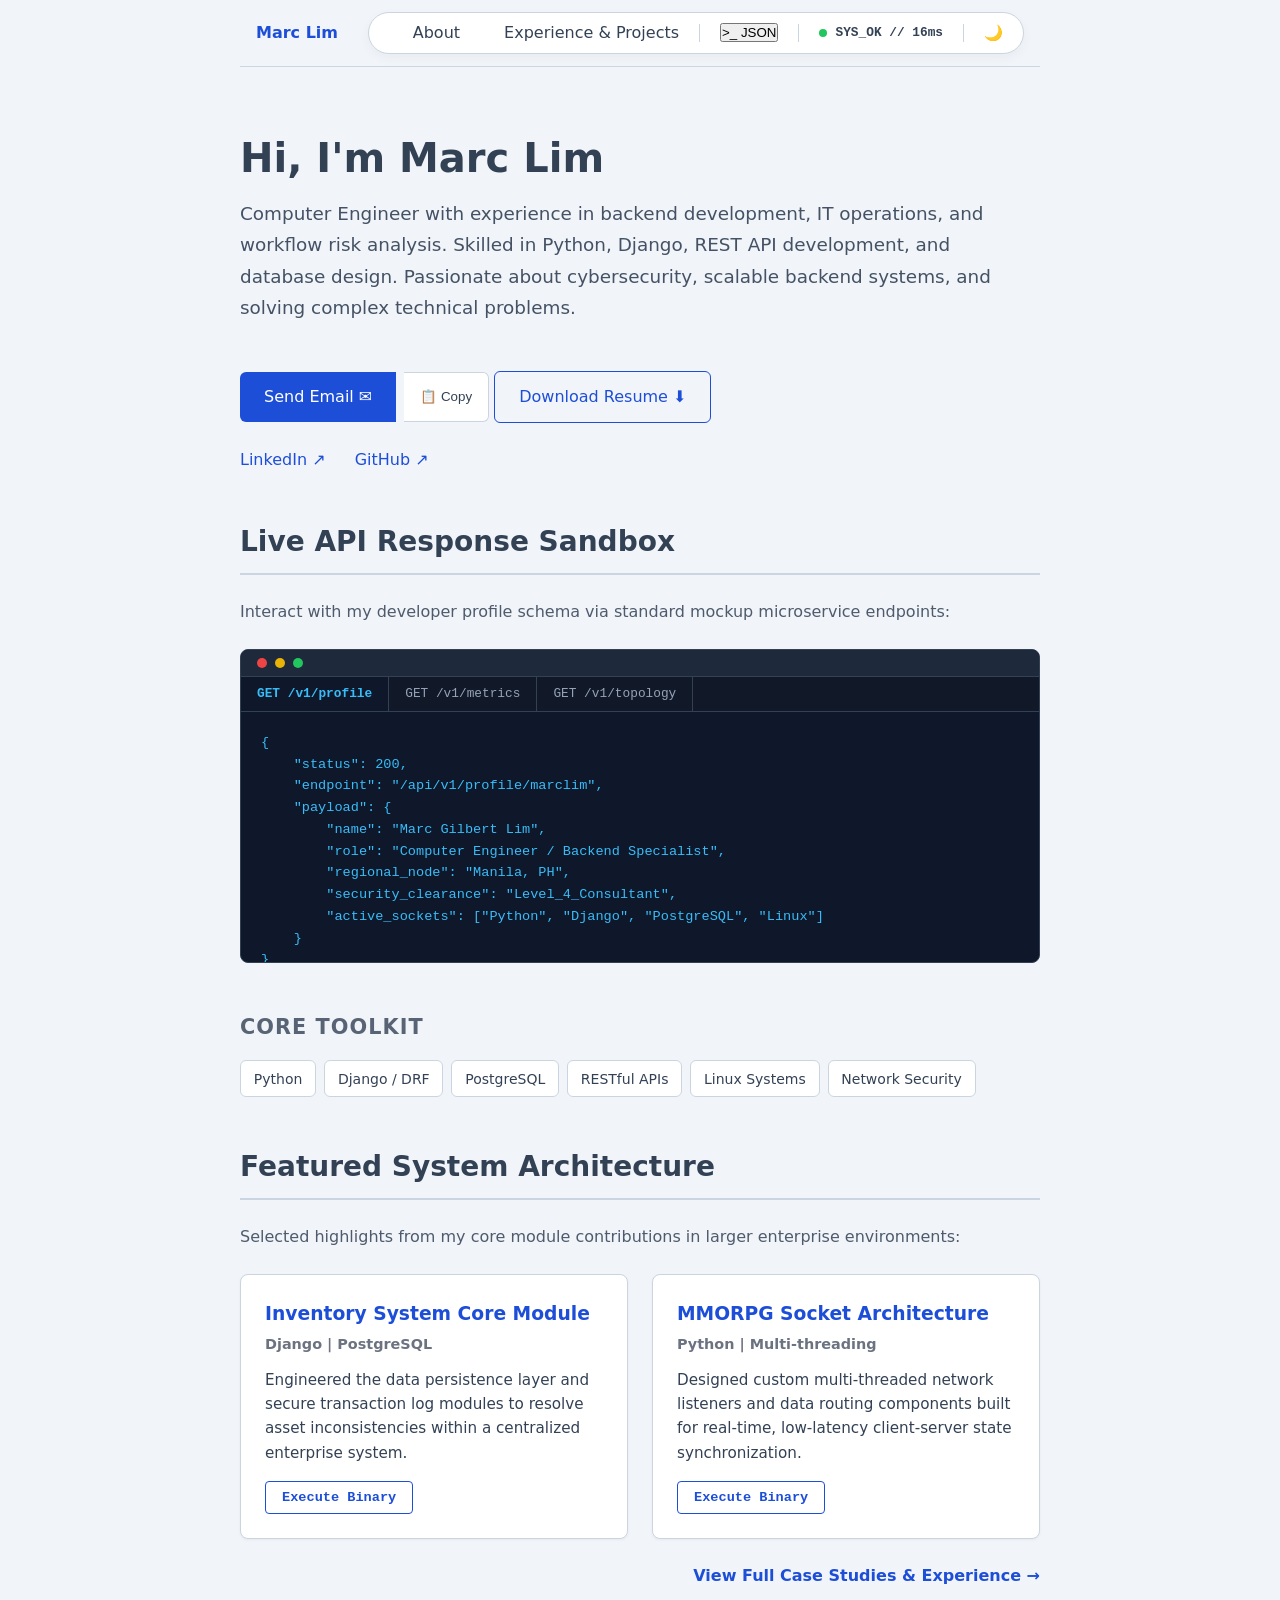
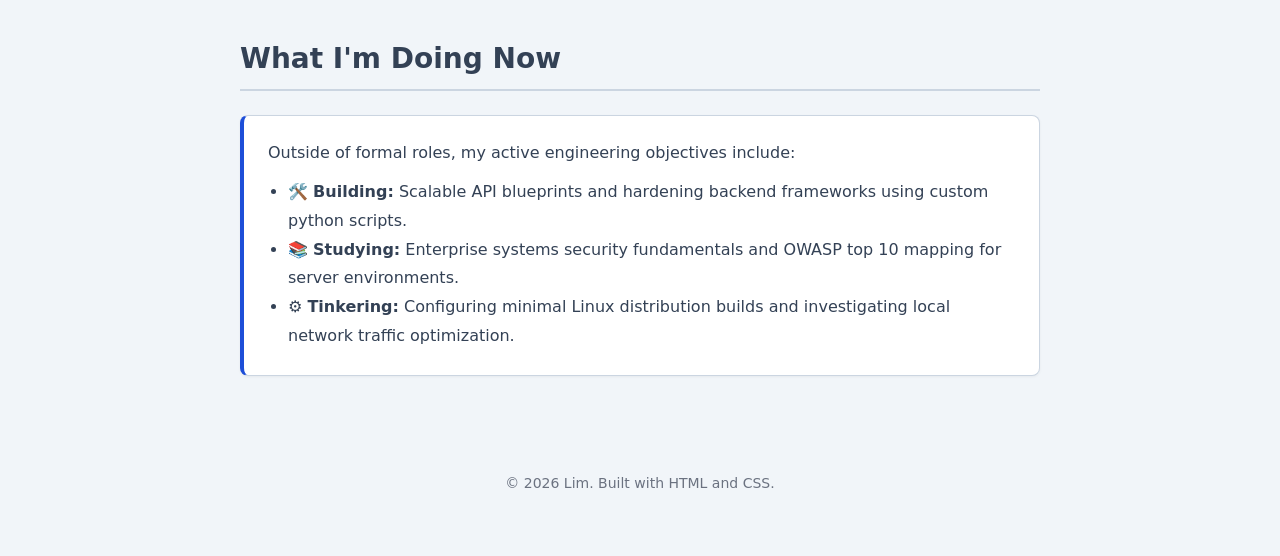
==== index.html @ fcd64c5b "Portfolio Update 2: June 14, 2026" ====
<!DOCTYPE html>
<html lang="en">
<head>
    <meta charset="UTF-8">
    <meta name="viewport" content="width=device-width, initial-scale=1.0">
    <title>Marc Lim | Computer Engineer & Back-End Developer</title>
    <link rel="stylesheet" href="styles.css">
    
</head>
<body>
    <div class="container">
        <!-- Navigation -->
        <nav>
            <a href="index.html" class="logo"><strong>Marc Lim</strong></a>
            
            <div class="nav-console">
                <a href="about.html">About</a>
                <a href="projects.html">Experience & Projects</a>
                
                <div class="nav-divider"></div>
                <button id="raw-toggle">&gt;_ JSON</button>
                
                <div class="nav-divider"></div>
                
                <div class="system-health-bar">
                    <div class="pulse-dot"></div>
                    <span>SYS_OK // <span id="system-ping">16ms</span></span>
                </div>
                
                <div class="nav-divider"></div>
                <button id="theme-toggle" class="theme-btn">🌙</button>
            </div>
        </nav>

        <!-- Hero Intro Section -->
        <header style="margin-bottom: 3rem;">
            <h1 style="margin-top: 2rem;">Hi, I'm Marc Lim</h1>
            <p style="font-size: 1.15rem; color: var(--text-color); margin-bottom: 2rem; opacity: 0.9; line-height: 1.7;">
                Computer Engineer with experience in backend development, IT operations, and workflow risk analysis. 
                Skilled in Python, Django, REST API development, and database design. Passionate about cybersecurity, 
                scalable backend systems, and solving complex technical problems.
            </p>

            
            <div class="contact-action-group">
                <a href="mailto:marcgilbertlim1@gmail.com" class="btn btn-split-main">Send Email ✉️</a>
                <button id="copy-email-btn" class="btn-split-side" title="Copy Address to Clipboard">📋 Copy</button>
            </div>
        
            <a href="#" class="btn btn-secondary" download style="margin-top: 1rem; vertical-align: middle;">Download Resume ⬇️</a>
            <div style="margin-top: 1.5rem;">
                <a href="https://www.linkedin.com/in/marclimcpe/" target="_blank" style="color: var(--accent-color); text-decoration: none; margin-right: 1.5rem; font-weight: 500;">LinkedIn ↗</a>
                <a href="https://github.com/ImLimmy" target="_blank" style="color: var(--accent-color); text-decoration: none; font-weight: 500;">GitHub ↗</a>
            </div>
        </header>

<!-- Interactive API Inspector Sandbox -->
<section id="api-inspector" style="margin-bottom: 3rem;">
    <h2>Live API Response Sandbox</h2>
    <p style="margin-bottom: 1rem; opacity: 0.85;">Interact with my developer profile schema via standard mockup microservice endpoints:</p>
    
    <div class="api-sandbox">
        <div class="api-header">
            <div class="api-dot"></div>
            <div class="api-dot"></div>
            <div class="api-dot"></div>
        </div>
        <div class="api-tabs">
            <button class="api-tab-btn active" data-endpoint="profile">GET /v1/profile</button>
            <button class="api-tab-btn" data-endpoint="metrics">GET /v1/metrics</button>
            <button class="api-tab-btn" data-endpoint="routing">GET /v1/topology</button>
        </div>
        <pre class="api-response-block"><code id="api-json-render">{
    "status": 200,
    "endpoint": "/api/v1/profile/marclim",
    "payload": {
        "name": "Marc Gilbert Lim",
        "role": "Computer Engineer / Backend Specialist",
        "regional_node": "Manila, PH",
        "security_clearance": "Level_4_Consultant",
        "active_sockets": ["Python", "Django", "PostgreSQL", "Linux"]
    }
}</code></pre>
    </div>
</section>
        <!-- Core Tech Snapshot Section -->
        <section id="tech-snapshot" style="margin-bottom: 3rem;">
            <h2 style="font-size: 1.3rem; text-transform: uppercase; letter-spacing: 0.05em; color: var(--text-color); opacity: 0.8; margin-bottom: 1rem; border-bottom: none; padding-bottom: 0;">
                Core Toolkit
            </h2>
            <div class="skills-container">
                <span class="skill-tag" data-skill="python">Python</span>
                <span class="skill-tag" data-skill="django">Django / DRF</span>
                <span class="skill-tag" data-skill="postgresql">PostgreSQL</span>
                <span class="skill-tag" data-skill="api">RESTful APIs</span>
                <span class="skill-tag" data-skill="linux">Linux Systems</span>
                <span class="skill-tag" data-skill="security">Network Security</span>
            </div>
        </section>

        <!-- Featured Work Preview (Top 2 Modules) -->
        <section id="work-preview" style="margin-bottom: 3rem;">
            <h2>Featured System Architecture</h2>
            <p style="margin-bottom: 1.5rem; opacity: 0.85;">Selected highlights from my core module contributions in larger enterprise environments:</p>
            
            <div class="project-grid">
                <!-- Project 1 -->
                <div class="card project-card" data-skills="python django postgresql api">
                    <h3>Inventory System Core Module</h3>
                    <div class="company">Django | PostgreSQL</div>
                    <p style="font-size: 0.95rem; margin-top: 0.5rem;">Engineered the data persistence layer and secure transaction log modules to resolve asset inconsistencies within a centralized enterprise system.</p>
                    <button class="run-btn" data-target="https://github.com/ImLimmy?tab=repositories">Execute Binary</button>
                    <div class="project-terminal-overlay"></div>
                </div>
                
                <!-- Project 2 -->
                <div class="card project-card" data-skills="python linux security">
                    <h3>MMORPG Socket Architecture</h3>
                    <div class="company">Python | Multi-threading</div>
                    <p style="font-size: 0.95rem; margin-top: 0.5rem;">Designed custom multi-threaded network listeners and data routing components built for real-time, low-latency client-server state synchronization.</p>
                    <button class="run-btn" data-target="https://github.com/ImLimmy?tab=repositories">Execute Binary</button>
                    <div class="project-terminal-overlay"></div>
                </div>
            </div>
            <div style="margin-top: 1.5rem; text-align: right;">
                <a href="projects.html" style="color: var(--accent-color); text-decoration: none; font-weight: 600;">View Full Case Studies & Experience →</a>
            </div>
        </section>

        <!-- Current Focus / "Now" Section -->
        <section id="current-focus" style="margin-bottom: 4rem;">
            <h2>What I'm Doing Now</h2>
            <div class="card" style="border-left: 4px solid var(--accent-color); background: var(--card-bg);">
                <p style="margin-bottom: 0.75rem;">Outside of formal roles, my active engineering objectives include:</p>
                <ul style="padding-left: 1.25rem; line-height: 1.8;">
                    <li>🛠️ <strong>Building:</strong> Scalable API blueprints and hardening backend frameworks using custom python scripts.</li>
                    <li>📚 <strong>Studying:</strong> Enterprise systems security fundamentals and OWASP top 10 mapping for server environments.</li>
                    <li>⚙️ <strong>Tinkering:</strong> Configuring minimal Linux distribution builds and investigating local network traffic optimization.</li>
                </ul>
            </div>
        </section>

        <!-- Footer -->
        <footer style="padding-bottom: 30px; text-align: center;">
            <p>&copy; 2026 Lim. Built with HTML and CSS.</p>
        </footer>
    </div>

    <!-- Floating Scroll to Top Target -->
    <button id="scroll-top-btn" title="Return to Top" style="position: fixed; bottom: 20px; left: 50%; transform: translateX(-50%); display: none; background: var(--accent-color); color: white; border: none; padding: 0.6rem 0.9rem; border-radius: 4px; cursor: pointer; z-index: 999; font-weight: bold; box-shadow: 0 4px 12px rgba(0,0,0,0.15);">▲ Top</button>
    <script src="scripts.js"></script>
</body>
</html>
---- styles.css ----
/* Eradicate default browser spacing causing sticky jitter */
html, body {
    margin: 0;
    padding: 0;
}

/* Ensure your container doesn't introduce a top gap */
.container {
    max-width: 800px;
    margin: 0 auto;
    padding-top: 0; /* Forces the nav to start at the absolute ceiling */
}

:root {
    --bg-color: #f1f5f9;     /* Soft slate background instead of stark light gray */
    --text-color: #334155;   /* Deep charcoal text instead of harsh dark gray/black */
    --accent-color: #1d4ed8; /* Slightly deeper, richer blue for better contrast */
    --card-bg: #ffffff;      /* Crisp white cards that cleanly pop off the slate background */
    --border-color: #cbd5e1; /* Subtle, muted border lines */
}

[data-theme="dark"] {
    --bg-color: #0f172a;
    --text-color: #f8fafc;
    --accent-color: #60a5fa;
    --card-bg: #1e293b;
    --border-color: #334155;
}

* {
    box-sizing: border-box;
    margin: 0;
    padding: 0;
}

body {
    font-family: system-ui, -apple-system, BlinkMacSystemFont, 'Segoe UI', Roboto, sans-serif;
    background-color: var(--bg-color);
    color: var(--text-color);
    line-height: 1.6;
    padding: 2rem 1rem;
    transition: background-color .3s ease, color .3s ease;
}

.container {
    max-width: 800px;
    margin: 0 auto;
}

nav {
    display: flex;
    justify-content: space-between;
    align-items: center;
    gap: 1rem;
    flex-wrap: wrap;
}

nav a {
    color: var(--text-color);
    text-decoration: none;
    font-weight: 500;
    margin-left: 1.5rem;
}

nav a:hover {
    color: var(--accent-color);
}

nav a.logo {
    color: var(--accent-color);
    margin-left: 0;
}

header {
    margin-bottom: 4rem;
}

h1 {
    font-size: 2.5rem;
    margin-bottom: 1rem;
    line-height: 1.2;
}

header p {
    font-size: 1.25rem;
    color: #4b5563;
}

section {
    margin-bottom: 4rem;
}

h2 {
    font-size: 1.75rem;
    margin-bottom: 1.5rem;
    border-bottom: 2px solid var(--border-color);
    padding-bottom: 0.5rem;
}

.project-grid {
    display: grid;
    grid-template-columns: 1fr;
    gap: 1.5rem;
}

@media (min-width: 600px) {
    .project-grid {
        grid-template-columns: 1fr 1fr;
    }
}

.card {
    background: var(--card-bg);
    padding: 1.5rem;
    border-radius: 8px;
    border: 1px solid var(--border-color);
    box-shadow: 0 1px 3px rgba(0,0,0,0.05);
}

.card h3 {
    margin-bottom: 0.25rem;
    color: var(--accent-color);
}

.company {
    font-size: 0.9rem;
    color: #6b7280;
    margin-bottom: 0.75rem;
    font-weight: 600;
}

.skills-container {
    display: flex;
    flex-wrap: wrap;
    gap: 0.5rem;
    margin-top: 0.5rem;
}

.skill-tag {
    background-color: var(--card-bg, #f1f5f9); 
    color: var(--text-color, #334155); 
    border: 1px solid var(--border-color, #e2e8f0); 
    padding: 0.4rem 0.8rem;
    border-radius: 6px;
    font-size: 0.875rem;
    font-weight: 500;
    cursor: pointer;
    transition: background-color 0.3s ease, color 0.3s ease, border-color 0.3s ease, transform 0.2s ease;
}

.skill-tag:hover {
    transform: translateY(-1px);
    border-color: var(--accent-color);
}

.btn {
    display: inline-block;
    background: var(--accent-color);
    color: white;
    padding: 0.75rem 1.5rem;
    text-decoration: none;
    border-radius: 6px;
    font-weight: 500;
    margin-top: 1rem;
    margin-right: 0.5rem;
}

.btn:hover {
    background: #1d4ed8;
}

.btn-secondary {
    background: transparent;
    color: var(--accent-color);
    border: 1px solid var(--accent-color);
}

.btn-secondary:hover {
    background: #eff6ff;
}

footer {
    margin-top: 6rem;
    font-size: 0.875rem;
    color: #6b7280;
    text-align: center;
}

.theme-btn {
    border: none;
    background: var(--card-bg);
    color: var(--text-color);
    cursor: pointer;
    font-size: 1.2rem;
    padding: .6rem .8rem;
    border-radius: 8px;
    border: 1px solid var(--border-color);
    transition: .3s;
}

.theme-btn:hover {
    transform: scale(1.05);
}

/* Lightbox Modal Styles */
.modal {
    display: none; 
    position: fixed;
    z-index: 2000; 
    left: 0;
    top: 0;
    width: 100%;
    height: 100%;
    background-color: rgba(15, 23, 42, 0.9); 
    backdrop-filter: blur(4px); 
    justify-content: center;
    align-items: center;
}

.modal-content {
    max-width: 90%;
    max-height: 85vh;
    border-radius: 6px;
    box-shadow: 0 10px 25px rgba(0,0,0,0.3);
    animation: zoomIn 0.25s ease;
}

.close-modal {
    position: absolute;
    top: 2rem;
    right: 2rem;
    color: #f8fafc;
    font-size: 2.5rem;
    font-weight: bold;
    cursor: pointer;
    transition: transform 0.2s;
}

.close-modal:hover {
    transform: scale(1.1);
}

@keyframes zoomIn {
    from { transform: scale(0.95); opacity: 0; }
    to { transform: scale(1); opacity: 1; }
}

/* ==========================================
   INTERACTIVE EXTENSIONS (FILTERING & RUN SYSTEM)
   ========================================== */
.skill-tag.active {
    background-color: var(--accent-color);
    color: #ffffff;
    border-color: var(--accent-color);
}

.project-card {
    position: relative;
    overflow: hidden;
    transition: opacity 0.3s ease, transform 0.3s ease, visibility 0.3s ease;
}

.project-card.hidden {
    opacity: 0;
    transform: scale(0.95);
    pointer-events: none;
    position: absolute; 
    visibility: hidden;
}

.run-btn {
    display: inline-block;
    background: transparent;
    color: var(--accent-color);
    border: 1px solid var(--accent-color);
    padding: 0.5rem 1rem;
    border-radius: 4px;
    font-family: 'Courier New', Courier, monospace;
    font-weight: bold;
    font-size: 0.85rem;
    cursor: pointer;
    margin-top: 1rem;
    transition: background 0.2s, color 0.2s;
}

.run-btn:hover {
    background: var(--accent-color);
    color: white;
}

.project-terminal-overlay {
    position: absolute;
    top: 0;
    left: 0;
    width: 100%;
    height: 100%;
    background-color: #0f172a; 
    color: #38bdf8; 
    font-family: 'Courier New', Courier, monospace;
    font-size: 0.85rem;
    padding: 1.5rem;
    box-sizing: border-box;
    opacity: 0;
    pointer-events: none;
    transition: opacity 0.2s ease;
    z-index: 20;
    text-align: left;
    line-height: 1.6;
}

.project-terminal-overlay.active {
    opacity: 1;
    pointer-events: auto;
}

.terminal-line {
    margin: 0 0 0.4rem 0;
}

/* Horizontal Scroll Dashboard for Certificates */
.cert-scroll-container {
    display: flex;
    gap: 1.5rem;
    overflow-x: auto;
    padding: 0.5rem 0.25rem 1.5rem 0.25rem;
    scroll-snap-type: x mandatory;
    -webkit-overflow-scrolling: touch;
}

/* Custom Scrollbar Styling */
.cert-scroll-container::-webkit-scrollbar {
    height: 6px;
}
.cert-scroll-container::-webkit-scrollbar-track {
    background: var(--bg-color);
    border-radius: 4px;
}
.cert-scroll-container::-webkit-scrollbar-thumb {
    background: var(--border-color);
    border-radius: 4px;
}
.cert-scroll-container::-webkit-scrollbar-thumb:hover {
    background: var(--accent-color);
}

.cert-card {
    flex: 0 0 320px; /* Locks the card width so it doesn't stretch huge */
    display: flex;
    flex-direction: column;
    justify-content: space-between;
    scroll-snap-align: start;
}

.cert-card img {
    width: 100%;
    height: 160px; /* Constrains the big image to a clean thumbnail height */
    object-fit: contain; /* Prevents stretching or distortion */
    background: #1e293b; /* Dark backdrop to cleanly frame the credentials */
    border-radius: 4px;
    margin-top: 1rem;
    padding: 0.5rem;
}

/* ==========================================
   BACKEND PROFILE INTERACTIVE MODULES
   ========================================== */

/* System Health Tracker */
.system-health-bar {
    display: flex;
    align-items: center;
    gap: 0.5rem;
    font-family: 'Courier New', Courier, monospace;
    font-size: 0.85rem;
    background: var(--card-bg);
    border: 1px solid var(--border-color);
    padding: 0.4rem 0.8rem;
    border-radius: 20px;
    font-weight: bold;
}
.pulse-dot {
    width: 8px;
    height: 8px;
    background-color: #22c55e;
    border-radius: 50%;
    box-shadow: 0 0 0 0 rgba(34, 197, 94, 0.7);
    animation: pulseGlow 1.5s infinite;
}
@keyframes pulseGlow {
    0% { transform: scale(0.95); box-shadow: 0 0 0 0 rgba(34, 197, 94, 0.7); }
    70% { transform: scale(1); box-shadow: 0 0 0 6px rgba(34, 197, 94, 0); }
    100% { transform: scale(0.95); box-shadow: 0 0 0 0 rgba(34, 197, 94, 0); }
}

/* Dual-Action Email Layout */
.contact-action-group {
    display: inline-flex;
    gap: 0.5rem;
    margin-top: 1rem;
    vertical-align: middle;
}
.btn-split-main {
    margin-top: 0 !important;
    margin-right: 0 !important;
    border-radius: 6px 0 0 6px !important;
}
.btn-split-side {
    margin-top: 0 !important;
    margin-right: 0 !important;
    border-radius: 0 6px 6px 0 !important;
    background: var(--card-bg);
    color: var(--text-color);
    border: 1px solid var(--border-color);
    border-left: none;
    padding: 0.75rem 1rem;
    cursor: pointer;
    font-weight: 500;
    transition: all 0.2s ease;
}
.btn-split-side:hover {
    background: var(--accent-color);
    color: white;
}

/* API Sandbox Module */
.api-sandbox {
    background: #0f172a;
    color: #38bdf8;
    border-radius: 8px;
    font-family: 'Courier New', Courier, monospace;
    overflow: hidden;
    border: 1px solid #334155;
    margin-top: 1.5rem;
}
.api-header {
    background: #1e293b;
    padding: 0.5rem 1rem;
    display: flex;
    gap: 0.5rem;
    border-bottom: 1px solid #334155;
}
.api-dot {
    width: 10px;
    height: 10px;
    border-radius: 50%;
    background: #ef4444;
}
.api-dot:nth-child(2) { background: #eab308; }
.api-dot:nth-child(3) { background: #22c55e; }
.api-tabs {
    display: flex;
    background: #111827;
    border-bottom: 1px solid #334155;
    overflow-x: auto;
}
.api-tab-btn {
    background: transparent;
    border: none;
    color: #94a3b8;
    padding: 0.6rem 1rem;
    font-family: inherit;
    font-size: 0.8rem;
    cursor: pointer;
    border-right: 1px solid #334155;
    white-space: nowrap;
}
.api-tab-btn.active {
    background: #0f172a;
    color: #38bdf8;
    font-weight: bold;
}
.api-response-block {
    padding: 1.25rem;
    margin: 0;
    font-size: 0.85rem;
    overflow-x: auto;
    max-height: 250px;
}

/* Enable smooth jumping to sections */
html {
    scroll-behavior: smooth;
}

/* Make Navbar Sticky */
nav {
    position: sticky;
    top: 0;
    z-index: 1000;
    background: var(--bg-color); /* Automatically matches light/dark background */
    border-bottom: 1px solid var(--border-color);
    padding: 0.75rem 0;
    transition: background 0.3s ease, border-color 0.3s ease;
}

/* Sleek Pill Container for Nav Elements */
.nav-btn-container {
    display: flex;
    align-items: center;
    gap: 1.25rem;
    background: var(--card-bg); /* Adapts to your light/dark theme contrast */
    border: 1px solid var(--border-color);
    padding: 0.4rem 1.2rem;
    border-radius: 30px; /* Gives it that modern pill/capsule shape */
    box-shadow: 0 4px 10px rgba(0, 0, 0, 0.05); /* Soft depth blur */
}

/* Strip border/background from the health bar inside the capsule to prevent nesting */
.nav-btn-container .system-health-bar {
    background: transparent;
    border: none;
    padding: 0;
}

/* Smooth out the theme button inside the capsule */
.nav-btn-container .theme-btn {
    background: transparent;
    border: none;
    cursor: pointer;
    font-size: 1rem;
    padding: 0;
}

/* Unified Navigation Console Pill */
.nav-console {
    display: flex;
    align-items: center;
    gap: 1.25rem;
    background: var(--card-bg);
    border: 1px solid var(--border-color);
    padding: 0.45rem 1.25rem;
    border-radius: 30px;
    box-shadow: 0 4px 12px rgba(0, 0, 0, 0.04);
    transition: all 0.3s ease;
}

/* Internal console divider */
.nav-divider {
    width: 1px;
    height: 18px;
    background-color: var(--border-color);
}

/* Flatten health bar backgrounds when nested inside the console */
.nav-console .system-health-bar {
    background: transparent;
    border: none;
    padding: 0;
    font-size: 0.8rem;
}

/* Interactive theme button sizing inside console */
.nav-console .theme-btn {
    background: transparent;
    border: none;
    cursor: pointer;
    font-size: 0.95rem;
    padding: 0;
    display: flex;
    align-items: center;
}

/* ⚡ Foolproof Fixed Navigation Bar */
nav {
    position: fixed !important;
    top: 0;
    left: 50%;
    transform: translateX(-50%); /* Centers the fixed bar perfectly over your layout */
    width: 100%;
    max-width: 800px;
    box-sizing: border-box;
    z-index: 1000;
    
    /* Presentation & Transitions */
    display: flex;
    justify-content: space-between;
    align-items: center;
    flex-wrap: wrap;
    gap: 1rem;
    background: var(--bg-color);
    padding: 0.75rem 1rem;
    border-bottom: 1px solid var(--border-color);
    transition: background 0.3s ease, border-bottom 0.3s ease;
}

/* 📍 CRITICAL: Pushes your content down so it doesn't slide under the fixed navbar */
.container {
    max-width: 800px;
    margin: 0 auto;
    padding-top: 70px; /* Adjust this number if your navbar is taller/shorter */
}
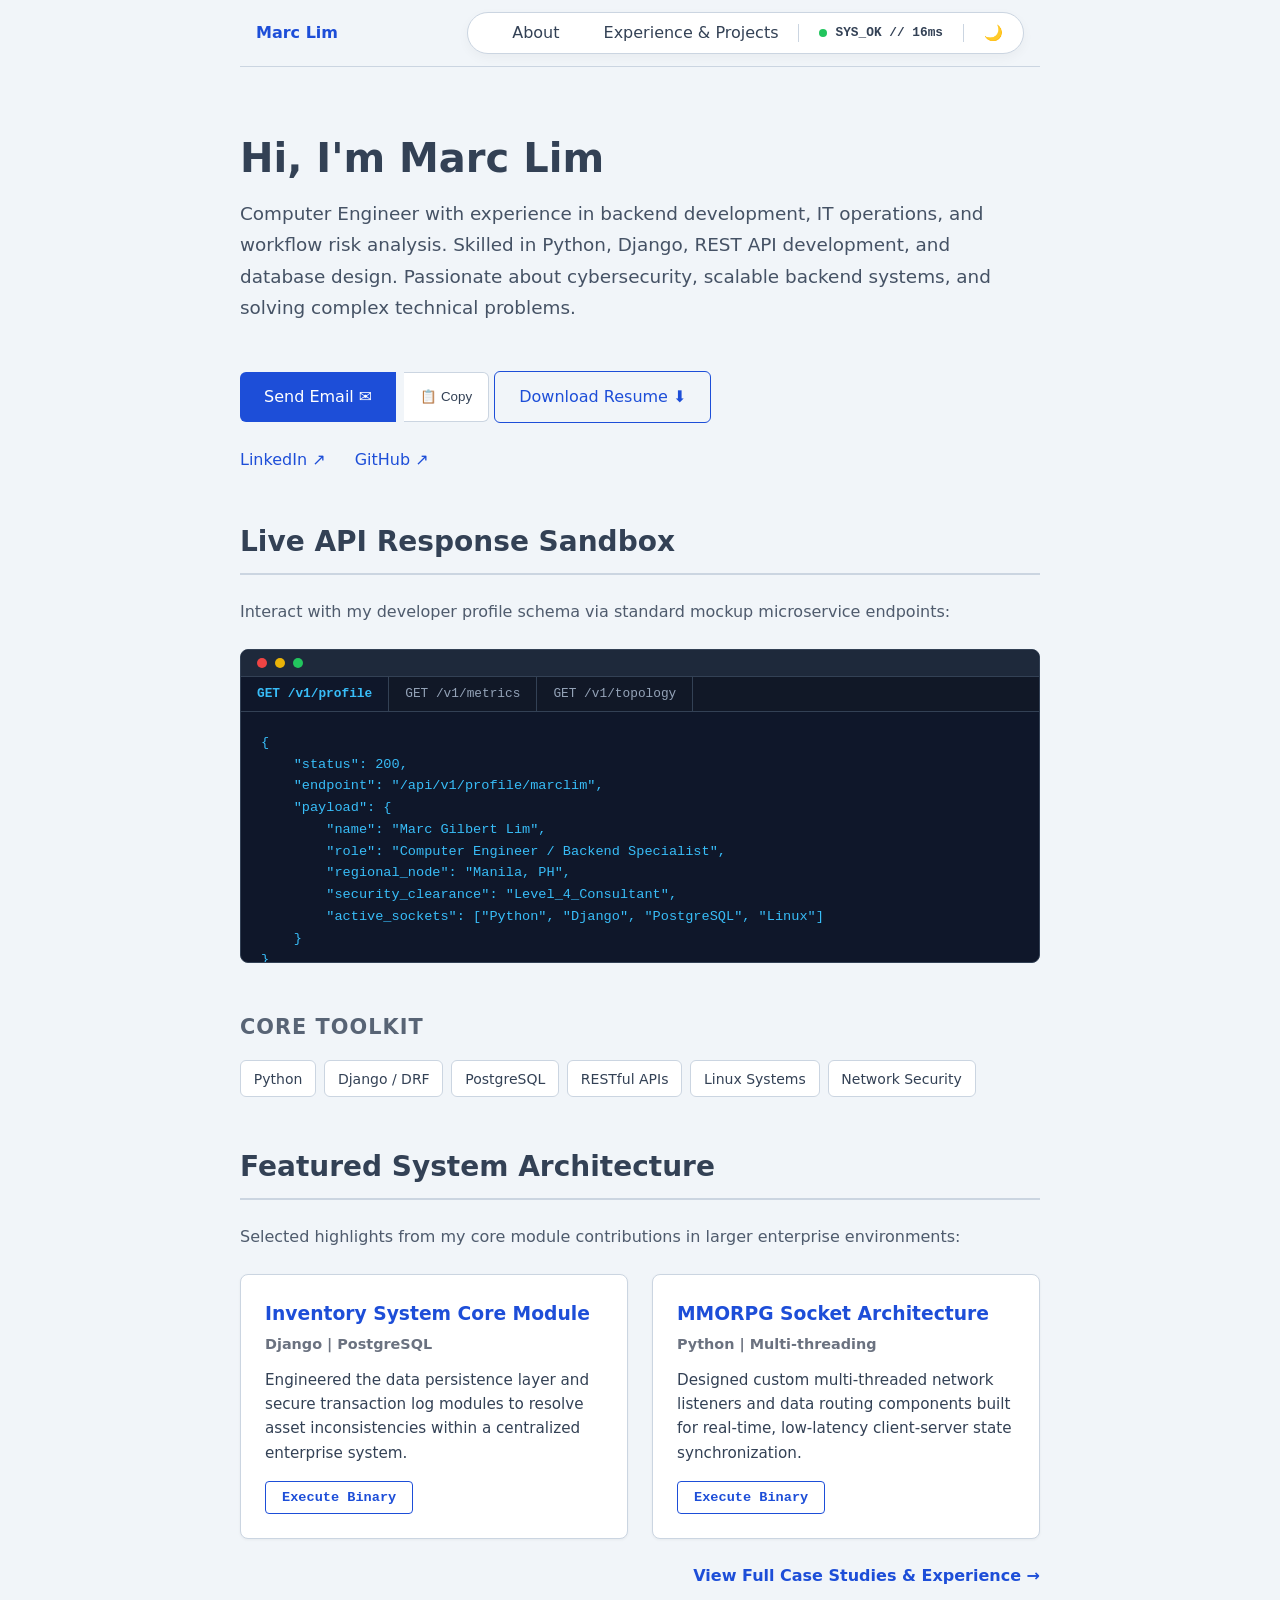
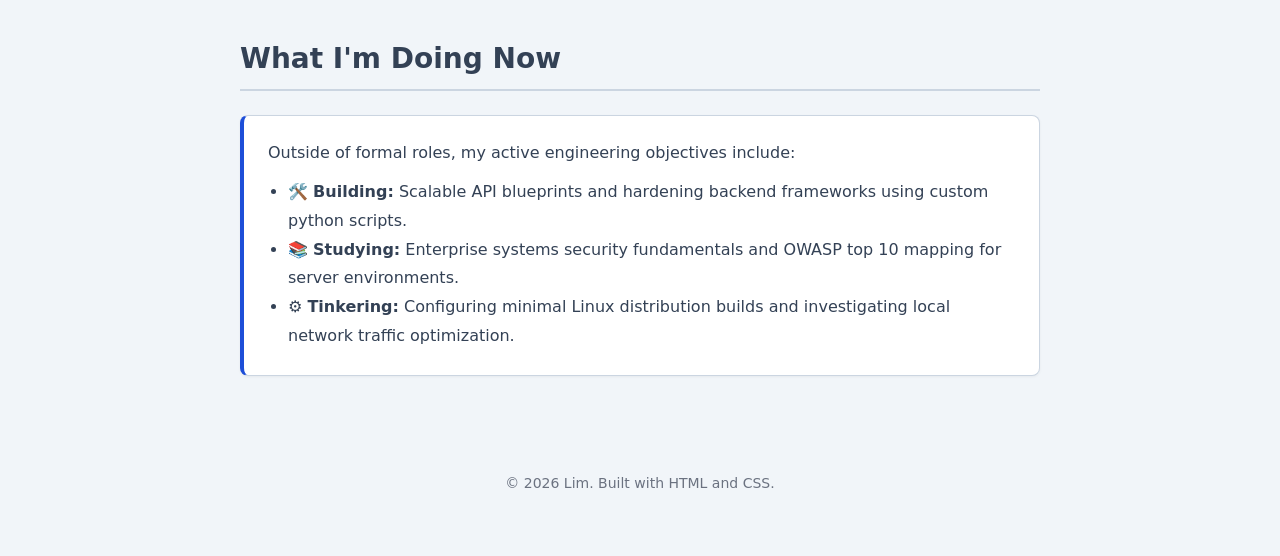
==== commit 71107cf8: "Portfolio Update 3: Removed JSON Function as its useless and not working" ====
--- a/index.html
+++ b/index.html
@@ -16,9 +16,6 @@
             <div class="nav-console">
                 <a href="about.html">About</a>
                 <a href="projects.html">Experience & Projects</a>
-                
-                <div class="nav-divider"></div>
-                <button id="raw-toggle">&gt;_ JSON</button>
                 
                 <div class="nav-divider"></div>
                 
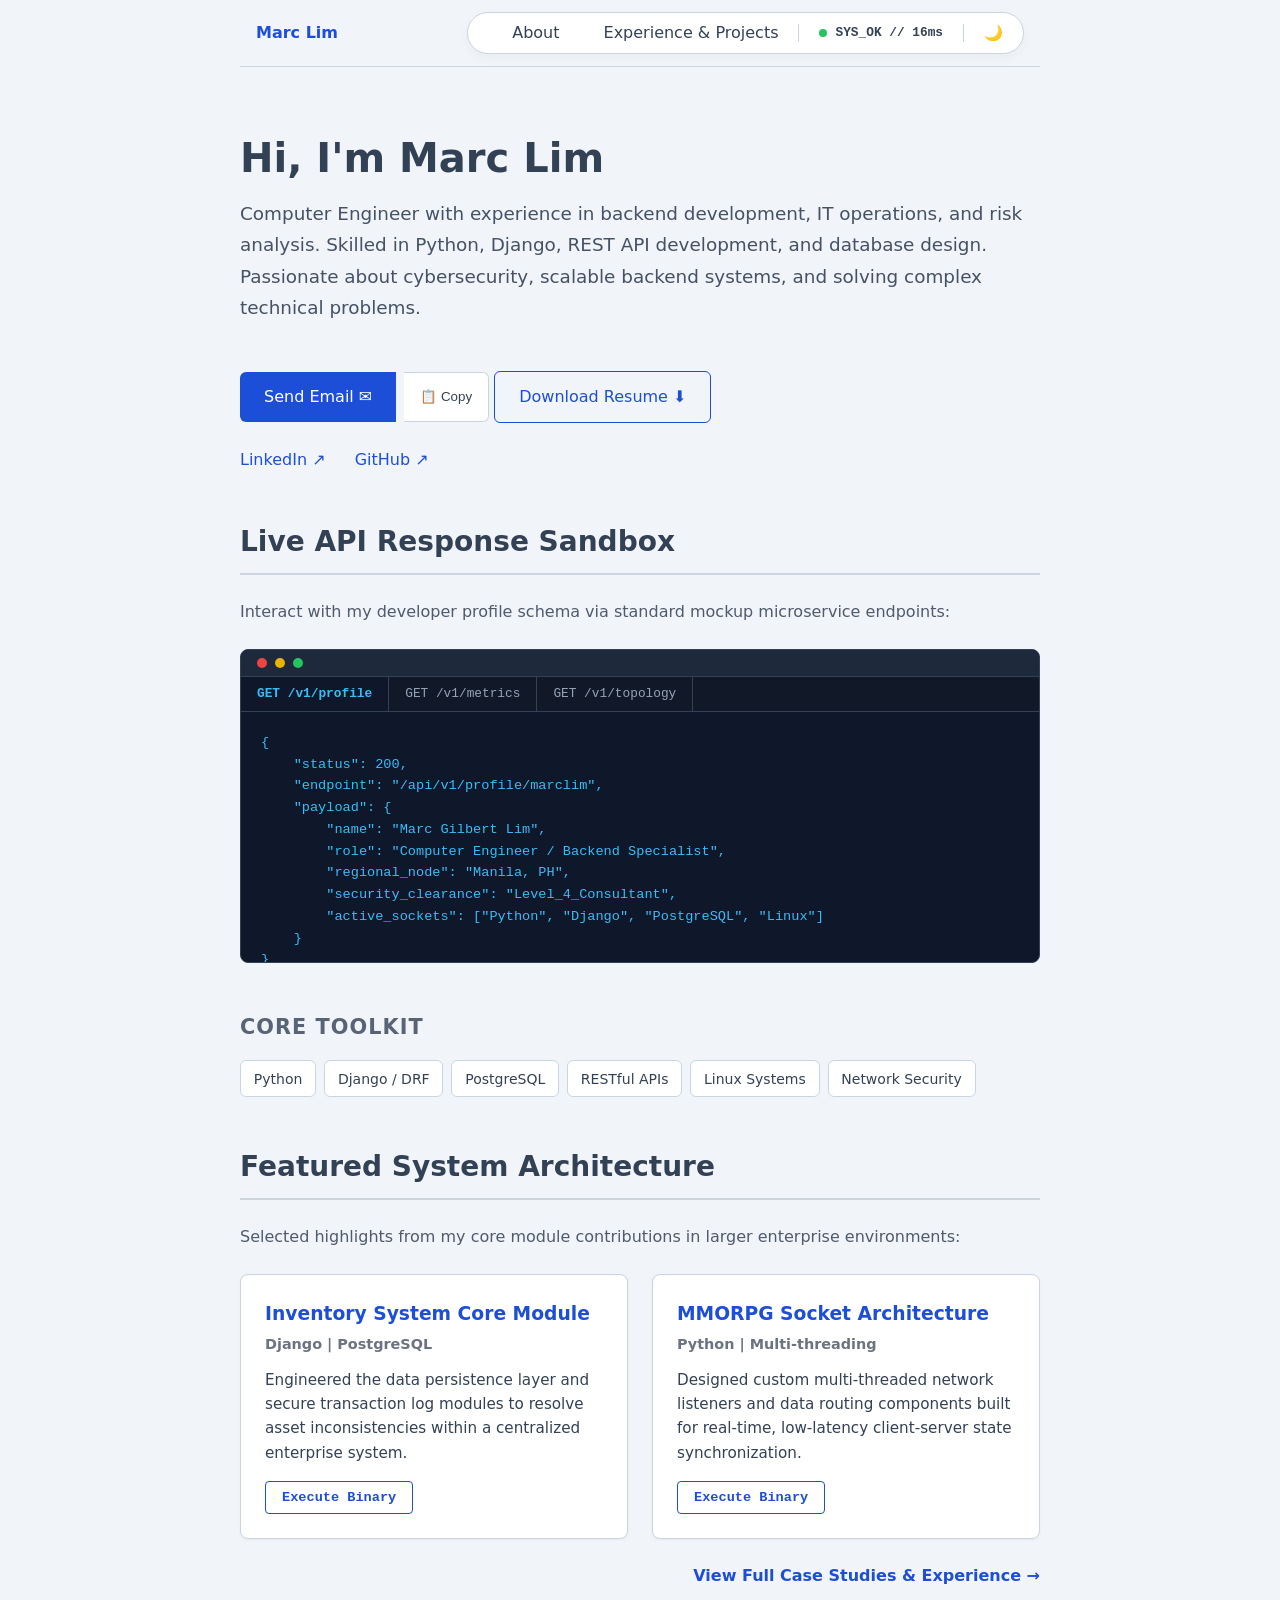
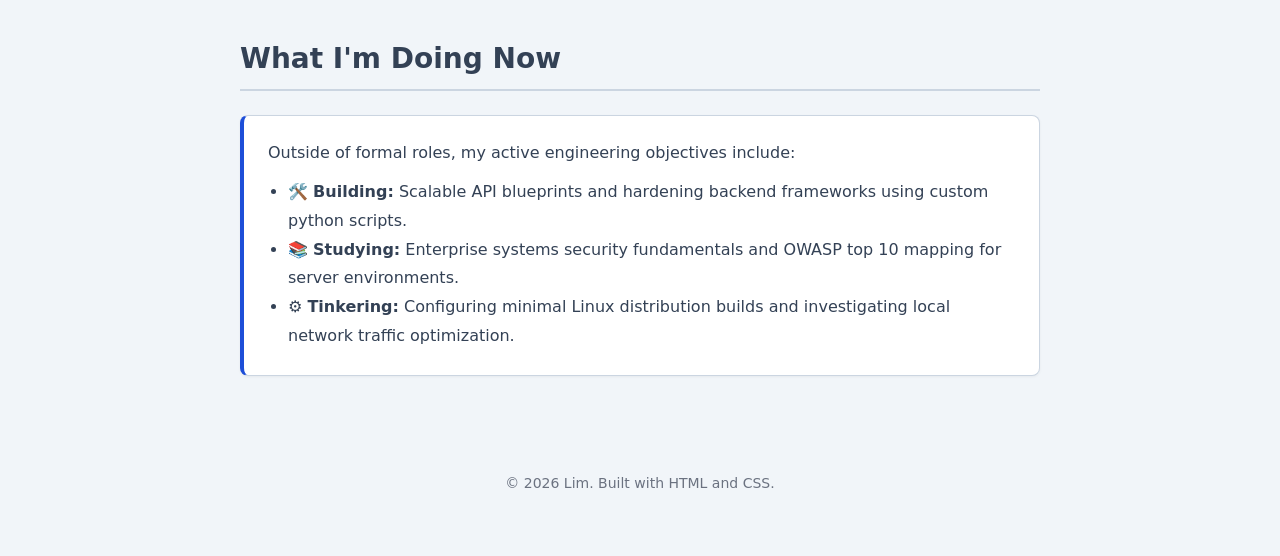
==== commit 73a35021: "Update resume content and clean up layout" ====
--- a/index.html
+++ b/index.html
@@ -33,18 +33,18 @@
         <header style="margin-bottom: 3rem;">
             <h1 style="margin-top: 2rem;">Hi, I'm Marc Lim</h1>
             <p style="font-size: 1.15rem; color: var(--text-color); margin-bottom: 2rem; opacity: 0.9; line-height: 1.7;">
-                Computer Engineer with experience in backend development, IT operations, and workflow risk analysis. 
+                Computer Engineer with experience in backend development, IT operations, and risk analysis. 
                 Skilled in Python, Django, REST API development, and database design. Passionate about cybersecurity, 
                 scalable backend systems, and solving complex technical problems.
             </p>
 
             
             <div class="contact-action-group">
-                <a href="mailto:marcgilbertlim1@gmail.com" class="btn btn-split-main">Send Email ✉️</a>
+                <a href="https://mail.google.com/mail/?view=cm&fs=1&to=marcgilbertlim1@gmail.com" target="_blank" class="btn btn-split-main">Send Email ✉️</a>
                 <button id="copy-email-btn" class="btn-split-side" title="Copy Address to Clipboard">📋 Copy</button>
             </div>
         
-            <a href="#" class="btn btn-secondary" download style="margin-top: 1rem; vertical-align: middle;">Download Resume ⬇️</a>
+            <a href="assets/MarcLim_Resume.pdf" class="btn btn-secondary" download style="margin-top: 1rem; vertical-align: middle;">Download Resume ⬇️</a>
             <div style="margin-top: 1.5rem;">
                 <a href="https://www.linkedin.com/in/marclimcpe/" target="_blank" style="color: var(--accent-color); text-decoration: none; margin-right: 1.5rem; font-weight: 500;">LinkedIn ↗</a>
                 <a href="https://github.com/ImLimmy" target="_blank" style="color: var(--accent-color); text-decoration: none; font-weight: 500;">GitHub ↗</a>
--- a/styles.css
+++ b/styles.css
@@ -1,3 +1,7 @@
+html {
+    scroll-behavior: smooth !important; /* Enforces smooth scrolling across all browsers */
+}
+
 /* Eradicate default browser spacing causing sticky jitter */
 html, body {
     margin: 0;
